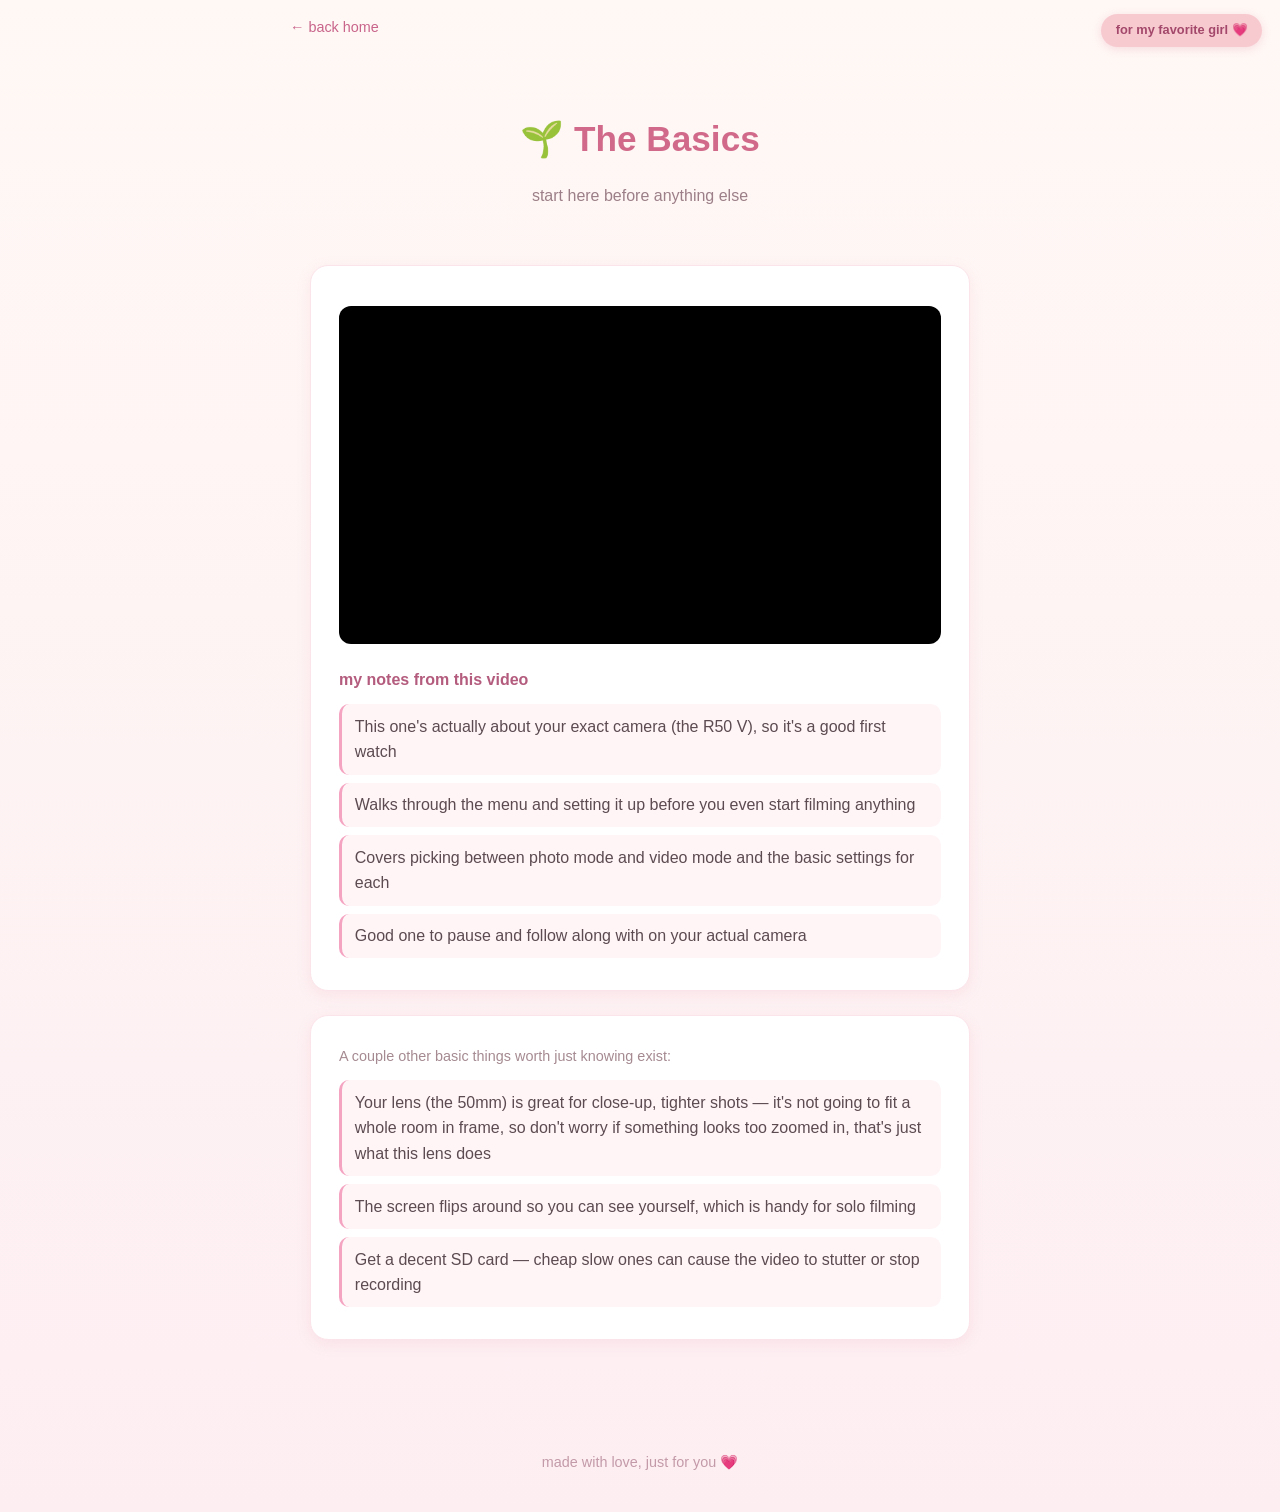
==== basics.html @ a6afb9e9 "Split topics into separate pages with casual "my notes from this video" style Replaces the confident" ====
<!DOCTYPE html>
<html lang="en">
<head>
<meta charset="UTF-8">
<meta name="viewport" content="width=device-width, initial-scale=1.0">
<title>The Basics — Alex's Camera Corner</title>
<link rel="stylesheet" href="style.css">
</head>
<body>

<div class="note-float">for my favorite girl 💗</div>

<a class="back-link" href="index.html">&larr; back home</a>

<header>
  <h1>🌱 The Basics</h1>
  <p class="subtitle">start here before anything else</p>
</header>

<main>
  <section class="card">
    <div class="video-embed">
      <iframe src="https://www.youtube.com/embed/4ziOUjgI78w" title="Canon EOS R50V Setup Guide" loading="lazy" allowfullscreen></iframe>
    </div>

    <h2 class="notes-heading">my notes from this video</h2>
    <ul class="link-list">
      <li>This one's actually about your exact camera (the R50 V), so it's a good first watch</li>
      <li>Walks through the menu and setting it up before you even start filming anything</li>
      <li>Covers picking between photo mode and video mode and the basic settings for each</li>
      <li>Good one to pause and follow along with on your actual camera</li>
    </ul>
  </section>

  <section class="card">
    <p class="hint">A couple other basic things worth just knowing exist:</p>
    <ul class="link-list">
      <li>Your lens (the 50mm) is great for close-up, tighter shots — it's not going to fit a whole room in frame, so don't worry if something looks too zoomed in, that's just what this lens does</li>
      <li>The screen flips around so you can see yourself, which is handy for solo filming</li>
      <li>Get a decent SD card — cheap slow ones can cause the video to stutter or stop recording</li>
    </ul>
  </section>
</main>

<footer>
  <p>made with love, just for you 💗</p>
</footer>

</body>
</html>
---- style.css ----
:root {
  --pink: #f7cad0;
  --pink-deep: #e58fa3;
  --cream: #fff8f5;
  --text: #5c4b51;
  --accent: #f4a3c1;
}

* { box-sizing: border-box; }

body {
  margin: 0;
  font-family: 'Segoe UI', Tahoma, Geneva, Verdana, sans-serif;
  background: linear-gradient(180deg, #fff8f5 0%, #fdeef2 100%);
  color: var(--text);
  line-height: 1.6;
}

header {
  text-align: center;
  padding: 3rem 1rem 1.5rem;
}

header h1 {
  font-size: 2.2rem;
  margin-bottom: 0.3rem;
  color: #d16a8a;
}

.subtitle {
  color: #9c7f88;
  font-size: 1rem;
}

.topic-grid {
  display: grid;
  grid-template-columns: repeat(auto-fit, minmax(220px, 1fr));
  gap: 1rem;
  margin: 1rem 0 2rem;
}

.topic-card {
  display: flex;
  flex-direction: column;
  gap: 0.3rem;
  background: #ffffff;
  border-radius: 16px;
  padding: 1.25rem 1.4rem;
  text-decoration: none;
  border: 1px solid #fbe4ea;
  box-shadow: 0 4px 14px rgba(230, 150, 170, 0.15);
  transition: transform 0.2s ease, box-shadow 0.2s ease;
}

.topic-card:hover {
  transform: translateY(-2px);
  box-shadow: 0 8px 20px rgba(230, 150, 170, 0.25);
}

.topic-emoji {
  font-size: 1.6rem;
}

.topic-title {
  color: #c9648a;
  font-weight: 700;
  font-size: 1.05rem;
}

.topic-desc {
  color: #a58a91;
  font-size: 0.85rem;
}

.back-link {
  display: block;
  box-sizing: content-box;
  margin: 1rem auto 0;
  max-width: 700px;
  padding: 0 1.25rem;
  color: #c9648a;
  text-decoration: none;
  font-size: 0.9rem;
}

.back-link:hover {
  text-decoration: underline;
}

.card h2.notes-heading {
  color: #b45c7d;
  font-size: 1rem;
  margin: 1.4rem 0 0.4rem;
}

main {
  max-width: 700px;
  margin: 0 auto;
  padding: 1rem 1.25rem 3rem;
}

.card {
  background: #ffffff;
  border-radius: 18px;
  padding: 1.5rem 1.75rem;
  margin-bottom: 1.5rem;
  box-shadow: 0 4px 14px rgba(230, 150, 170, 0.15);
  border: 1px solid #fbe4ea;
  scroll-margin-top: 1.5rem;
}

.card h2 {
  margin-top: 0;
  color: #c9648a;
  font-size: 1.3rem;
}

.card h3 {
  color: #b45c7d;
  font-size: 1rem;
  margin: 1.4rem 0 0.4rem;
}

.card h3:first-of-type {
  margin-top: 1.2rem;
}

.card p {
  margin: 0.3rem 0;
}

.video-embed {
  position: relative;
  width: 100%;
  padding-top: 56.25%;
  margin: 1rem 0 0.75rem;
  border-radius: 12px;
  overflow: hidden;
  background: #000;
}

.video-embed iframe {
  position: absolute;
  inset: 0;
  width: 100%;
  height: 100%;
  border: 0;
}

.hint {
  font-size: 0.9rem;
  color: #a58a91;
  margin-top: -0.4rem;
}

.link-list {
  list-style: none;
  padding: 0;
  margin: 0.75rem 0 0;
}

.link-list li {
  padding: 0.6rem 0.8rem;
  margin-bottom: 0.5rem;
  background: #fff5f7;
  border-radius: 10px;
  border-left: 3px solid var(--accent);
}

.link-list a {
  color: #c9648a;
  text-decoration: none;
  font-weight: 600;
}

.link-list a:hover {
  text-decoration: underline;
}

.placeholder {
  color: #c3aab1;
  font-style: italic;
  font-size: 0.9rem;
}

.love-note {
  text-align: center;
  padding: 1.5rem;
  margin: 2rem 0;
  font-style: italic;
  color: #b45c7d;
  border-top: 1px dashed #f0b8c8;
  border-bottom: 1px dashed #f0b8c8;
}

.love-note.small {
  font-size: 0.9rem;
  border: none;
  padding: 0.5rem;
}

.note-float {
  position: fixed;
  top: 14px;
  right: 18px;
  background: var(--pink);
  color: #a3486a;
  padding: 0.4rem 0.9rem;
  border-radius: 999px;
  font-size: 0.8rem;
  font-weight: 600;
  box-shadow: 0 2px 8px rgba(230,150,170,0.3);
  z-index: 10;
}

footer {
  text-align: center;
  padding: 1.5rem;
  color: #c39aa8;
  font-size: 0.9rem;
}

@media (max-width: 500px) {
  .note-float { position: static; display: inline-block; margin-bottom: 1rem; }
  header { padding-top: 1.5rem; }
}

/* ===================== INTRO SEQUENCE ===================== */

#intro {
  position: fixed;
  inset: 0;
  background: #0b0b0d;
  z-index: 1000;
  overflow: hidden;
}

#start-screen,
#typewriter-screen,
#carousel-screen {
  position: absolute;
  inset: 0;
  z-index: 3;
  display: flex;
  align-items: center;
  justify-content: center;
  opacity: 0;
  pointer-events: none;
  transition: opacity 1s ease;
}

#carousel-screen {
  background: #0b0b0d;
  z-index: 1;
}

#start-screen.visible,
#typewriter-screen.visible,
#carousel-screen.visible {
  opacity: 1;
  pointer-events: auto;
}

#start-screen {
  cursor: pointer;
}

#start-text {
  color: #a98a92;
  font-size: 1rem;
  letter-spacing: 0.05em;
  animation: pulse 2s ease-in-out infinite;
}

@keyframes pulse {
  0%, 100% { opacity: 0.35; }
  50% { opacity: 0.9; }
}

#typewriter-text {
  color: #f6dfe6;
  font-size: 1.4rem;
  max-width: 640px;
  padding: 0 2rem;
  text-align: center;
  line-height: 1.7;
}

#typewriter-text::after {
  content: '|';
  animation: blink 0.8s step-end infinite;
  margin-left: 2px;
}

@keyframes blink {
  50% { opacity: 0; }
}

#carousel-screen {
  flex-direction: column;
  gap: 1.5rem;
}

#carousel-img {
  max-width: 80vw;
  max-height: 70vh;
  border-radius: 12px;
  box-shadow: 0 10px 40px rgba(0,0,0,0.5);
  opacity: 0;
  transition: opacity 1.2s ease;
  object-fit: contain;
}

#carousel-img.visible {
  opacity: 1;
}

.curtain {
  position: absolute;
  top: 0;
  bottom: 0;
  width: 50%;
  background: linear-gradient(120deg, #b23a5c, #7a2740 60%, #5c1c30);
  box-shadow: inset -20px 0 60px rgba(0,0,0,0.4);
  z-index: 2;
  transition: transform 1.8s cubic-bezier(0.77, 0, 0.175, 1);
}

#curtain-left {
  left: 0;
  transform: translateX(0);
}

#curtain-right {
  right: 0;
  transform: translateX(0);
}

.curtain.open#curtain-left {
  transform: translateX(-100%);
}

.curtain.open#curtain-right {
  transform: translateX(100%);
}

#site[hidden] {
  display: none;
}

#skip-btn {
  position: absolute;
  bottom: 18px;
  right: 20px;
  z-index: 10;
  background: transparent;
  border: 1px solid rgba(255, 255, 255, 0.25);
  color: rgba(255, 255, 255, 0.45);
  font-size: 0.75rem;
  letter-spacing: 0.04em;
  padding: 0.4rem 0.9rem;
  border-radius: 999px;
  cursor: pointer;
  transition: color 0.3s ease, border-color 0.3s ease, background 0.3s ease;
}

#skip-btn:hover {
  color: rgba(255, 255, 255, 0.85);
  border-color: rgba(255, 255, 255, 0.5);
  background: rgba(255, 255, 255, 0.06);
}
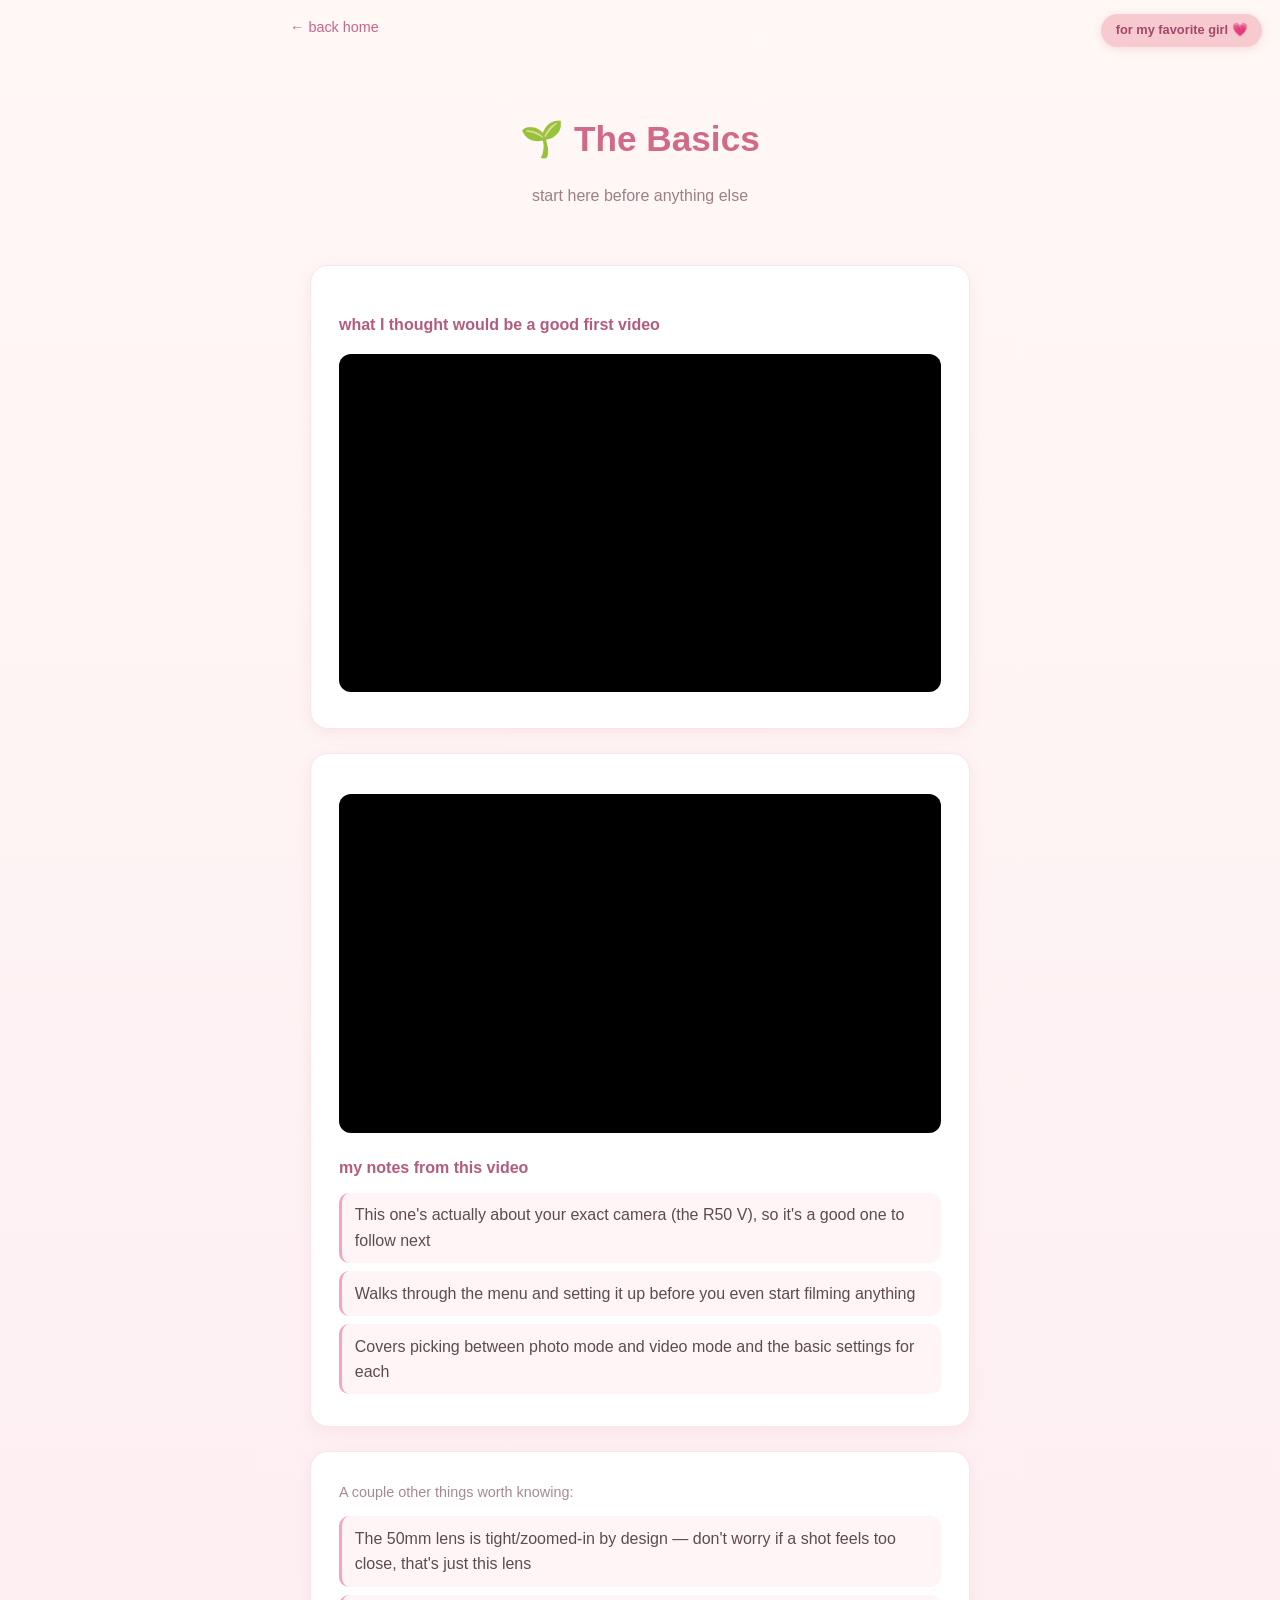
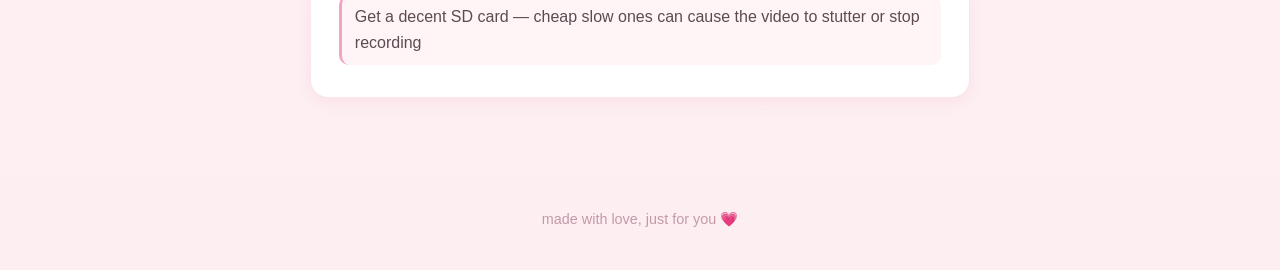
==== commit b9e29a31: "Add intro video to basics, new color correcting page, trim over-explaining" ====
--- a/basics.html
+++ b/basics.html
@@ -19,24 +19,29 @@
 
 <main>
   <section class="card">
+    <h2 class="notes-heading">what I thought would be a good first video</h2>
+    <div class="video-embed">
+      <iframe src="https://www.youtube.com/embed/xe0ywVB142Q" title="Good first video" loading="lazy" allowfullscreen></iframe>
+    </div>
+  </section>
+
+  <section class="card">
     <div class="video-embed">
       <iframe src="https://www.youtube.com/embed/4ziOUjgI78w" title="Canon EOS R50V Setup Guide" loading="lazy" allowfullscreen></iframe>
     </div>
 
     <h2 class="notes-heading">my notes from this video</h2>
     <ul class="link-list">
-      <li>This one's actually about your exact camera (the R50 V), so it's a good first watch</li>
+      <li>This one's actually about your exact camera (the R50 V), so it's a good one to follow next</li>
       <li>Walks through the menu and setting it up before you even start filming anything</li>
       <li>Covers picking between photo mode and video mode and the basic settings for each</li>
-      <li>Good one to pause and follow along with on your actual camera</li>
     </ul>
   </section>
 
   <section class="card">
-    <p class="hint">A couple other basic things worth just knowing exist:</p>
+    <p class="hint">A couple other things worth knowing:</p>
     <ul class="link-list">
-      <li>Your lens (the 50mm) is great for close-up, tighter shots — it's not going to fit a whole room in frame, so don't worry if something looks too zoomed in, that's just what this lens does</li>
-      <li>The screen flips around so you can see yourself, which is handy for solo filming</li>
+      <li>The 50mm lens is tight/zoomed-in by design — don't worry if a shot feels too close, that's just this lens</li>
       <li>Get a decent SD card — cheap slow ones can cause the video to stutter or stop recording</li>
     </ul>
   </section>
